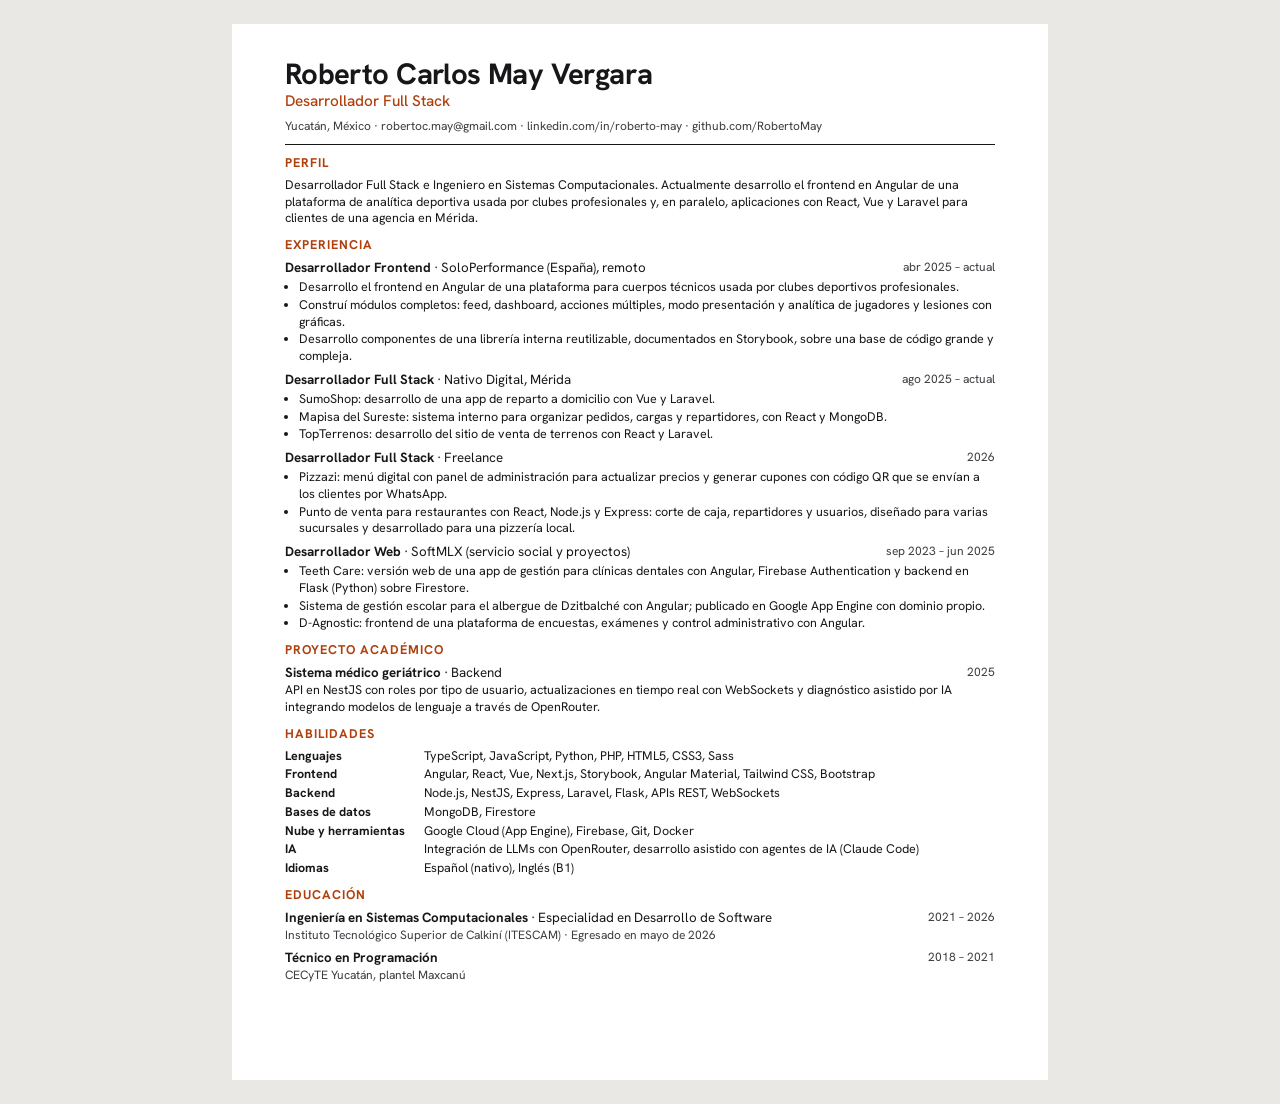
==== cv/index.html @ f35a06a3 "Personal portfolio and resume Static bilingual site (EN/ES) with light and dark themes, experience, " ====
<!doctype html>
<html lang="es">
<head>
  <meta charset="utf-8">
  <meta name="viewport" content="width=device-width, initial-scale=1">
  <title>CV · Roberto Carlos May Vergara</title>
  <meta name="robots" content="noindex">
  <link rel="preconnect" href="https://fonts.googleapis.com">
  <link rel="preconnect" href="https://fonts.gstatic.com" crossorigin>
  <link rel="stylesheet" href="https://fonts.googleapis.com/css2?family=Hanken+Grotesk:wght@400;500;700&display=swap">
  <link rel="stylesheet" href="cv.css">
</head>
<body>
  <main class="page">
    <header>
      <h1>Roberto Carlos May Vergara</h1>
      <p class="role">Desarrollador Full Stack</p>
      <p class="contact">
        <span>Yucatán, México</span>
        <span><a href="mailto:robertoc.may@gmail.com">robertoc.may@gmail.com</a></span>
        <span><a href="https://www.linkedin.com/in/roberto-may/">linkedin.com/in/roberto-may</a></span>
        <span><a href="https://github.com/RobertoMay">github.com/RobertoMay</a></span>
      </p>
    </header>

    <section>
      <h2>Perfil</h2>
      <p>Desarrollador Full Stack e Ingeniero en Sistemas Computacionales. Actualmente desarrollo el frontend en Angular de una plataforma de analítica deportiva usada por clubes profesionales y, en paralelo, aplicaciones con React, Vue y Laravel para clientes de una agencia en Mérida.</p>
    </section>

    <section>
      <h2>Experiencia</h2>
      <div class="entry">
        <div class="entry-head">
          <h3>Desarrollador Frontend <span>· SoloPerformance (España), remoto</span></h3>
          <p class="when">abr 2025 – actual</p>
        </div>
        <ul class="bullets">
          <li>Desarrollo el frontend en Angular de una plataforma para cuerpos técnicos usada por clubes deportivos profesionales.</li>
          <li>Construí módulos completos: feed, dashboard, acciones múltiples, modo presentación y analítica de jugadores y lesiones con gráficas.</li>
          <li>Desarrollo componentes de una librería interna reutilizable, documentados en Storybook, sobre una base de código grande y compleja.</li>
        </ul>
      </div>
      <div class="entry">
        <div class="entry-head">
          <h3>Desarrollador Full Stack <span>· Nativo Digital, Mérida</span></h3>
          <p class="when">ago 2025 – actual</p>
        </div>
        <ul class="bullets">
          <li>SumoShop: desarrollo de una app de reparto a domicilio con Vue y Laravel.</li>
          <li>Mapisa del Sureste: sistema interno para organizar pedidos, cargas y repartidores, con React y MongoDB.</li>
          <li>TopTerrenos: desarrollo del sitio de venta de terrenos con React y Laravel.</li>
        </ul>
      </div>
      <div class="entry">
        <div class="entry-head">
          <h3>Desarrollador Full Stack <span>· Freelance</span></h3>
          <p class="when">2026</p>
        </div>
        <ul class="bullets">
          <li>Pizzazi: menú digital con panel de administración para actualizar precios y generar cupones con código QR que se envían a los clientes por WhatsApp.</li>
          <li>Punto de venta para restaurantes con React, Node.js y Express: corte de caja, repartidores y usuarios, diseñado para varias sucursales y desarrollado para una pizzería local.</li>
        </ul>
      </div>
      <div class="entry">
        <div class="entry-head">
          <h3>Desarrollador Web <span>· SoftMLX (servicio social y proyectos)</span></h3>
          <p class="when">sep 2023 – jun 2025</p>
        </div>
        <ul class="bullets">
          <li>Teeth Care: versión web de una app de gestión para clínicas dentales con Angular, Firebase Authentication y backend en Flask (Python) sobre Firestore.</li>
          <li>Sistema de gestión escolar para el albergue de Dzitbalché con Angular; publicado en Google App Engine con dominio propio.</li>
          <li>D-Agnostic: frontend de una plataforma de encuestas, exámenes y control administrativo con Angular.</li>
        </ul>
      </div>
    </section>

    <section>
      <h2>Proyecto académico</h2>
      <div class="entry">
        <div class="entry-head">
          <h3>Sistema médico geriátrico <span>· Backend</span></h3>
          <p class="when">2025</p>
        </div>
        <p>API en NestJS con roles por tipo de usuario, actualizaciones en tiempo real con WebSockets y diagnóstico asistido por IA integrando modelos de lenguaje a través de OpenRouter.</p>
      </div>
    </section>

    <section>
      <h2>Habilidades</h2>
      <dl class="skills">
        <dt>Lenguajes</dt><dd>TypeScript, JavaScript, Python, PHP, HTML5, CSS3, Sass</dd>
        <dt>Frontend</dt><dd>Angular, React, Vue, Next.js, Storybook, Angular Material, Tailwind CSS, Bootstrap</dd>
        <dt>Backend</dt><dd>Node.js, NestJS, Express, Laravel, Flask, APIs REST, WebSockets</dd>
        <dt>Bases de datos</dt><dd>MongoDB, Firestore</dd>
        <dt>Nube y herramientas</dt><dd>Google Cloud (App Engine), Firebase, Git, Docker</dd>
        <dt>IA</dt><dd>Integración de LLMs con OpenRouter, desarrollo asistido con agentes de IA (Claude Code)</dd>
        <dt>Idiomas</dt><dd>Español (nativo), Inglés (B1)</dd>
      </dl>
    </section>

    <section>
      <h2>Educación</h2>
      <div class="entry">
        <div class="entry-head">
          <h3>Ingeniería en Sistemas Computacionales <span>· Especialidad en Desarrollo de Software</span></h3>
          <p class="when">2021 – 2026</p>
        </div>
        <p class="sub">Instituto Tecnológico Superior de Calkiní (ITESCAM) · Egresado en mayo de 2026</p>
      </div>
      <div class="entry">
        <div class="entry-head">
          <h3>Técnico en Programación</h3>
          <p class="when">2018 – 2021</p>
        </div>
        <p class="sub">CECyTE Yucatán, plantel Maxcanú</p>
      </div>
    </section>
  </main>
</body>
</html>
---- cv/cv.css ----
/* One column, real text, no icons: what ATS parsers read best. Letter size, one page. */
@page { size: letter; margin: 0; }
* { box-sizing: border-box; }
body { margin: 0; background: #e9e8e4; color: #17171a; font: 400 9.4pt/1.34 "Hanken Grotesk", system-ui, sans-serif; }
.page { width: 8.5in; min-height: 11in; margin: 24px auto; padding: 0.36in 0.55in; background: #fff; }
@media print { body { background: #fff; } .page { margin: 0; min-height: 0; } }
a { color: inherit; text-decoration: none; }
p, ul, h1, h2, h3 { margin: 0; }

header { padding-bottom: 10px; border-bottom: 1.5px solid #17171a; }
h1 { font-size: 22pt; line-height: 1.05; letter-spacing: -0.02em; }
.role { margin-top: 2px; font-size: 11.5pt; font-weight: 500; color: #b03f0c; }
.contact { margin-top: 6px; font-size: 9pt; color: #3b3b40; }
.contact span + span::before { content: " · "; }

section { margin-top: 10px; }
h2 { margin-bottom: 5px; font-size: 9.5pt; letter-spacing: 0.08em; text-transform: uppercase; color: #b03f0c; }

.entry + .entry { margin-top: 6px; }
.entry-head { display: flex; justify-content: space-between; gap: 12px; }
.entry-head h3 { font-size: 10pt; }
.entry-head h3 span { font-weight: 400; }
.when { flex-shrink: 0; font-size: 9pt; color: #3b3b40; font-variant-numeric: tabular-nums; }
.sub { font-size: 9pt; color: #3b3b40; }
ul.bullets { padding-left: 14px; margin-top: 2px; }
ul.bullets li + li { margin-top: 1px; }

dl.skills { display: grid; grid-template-columns: 1.35in 1fr; gap: 2px 10px; margin: 0; }
dl.skills dt { font-weight: 700; }
dl.skills dd { margin: 0; }
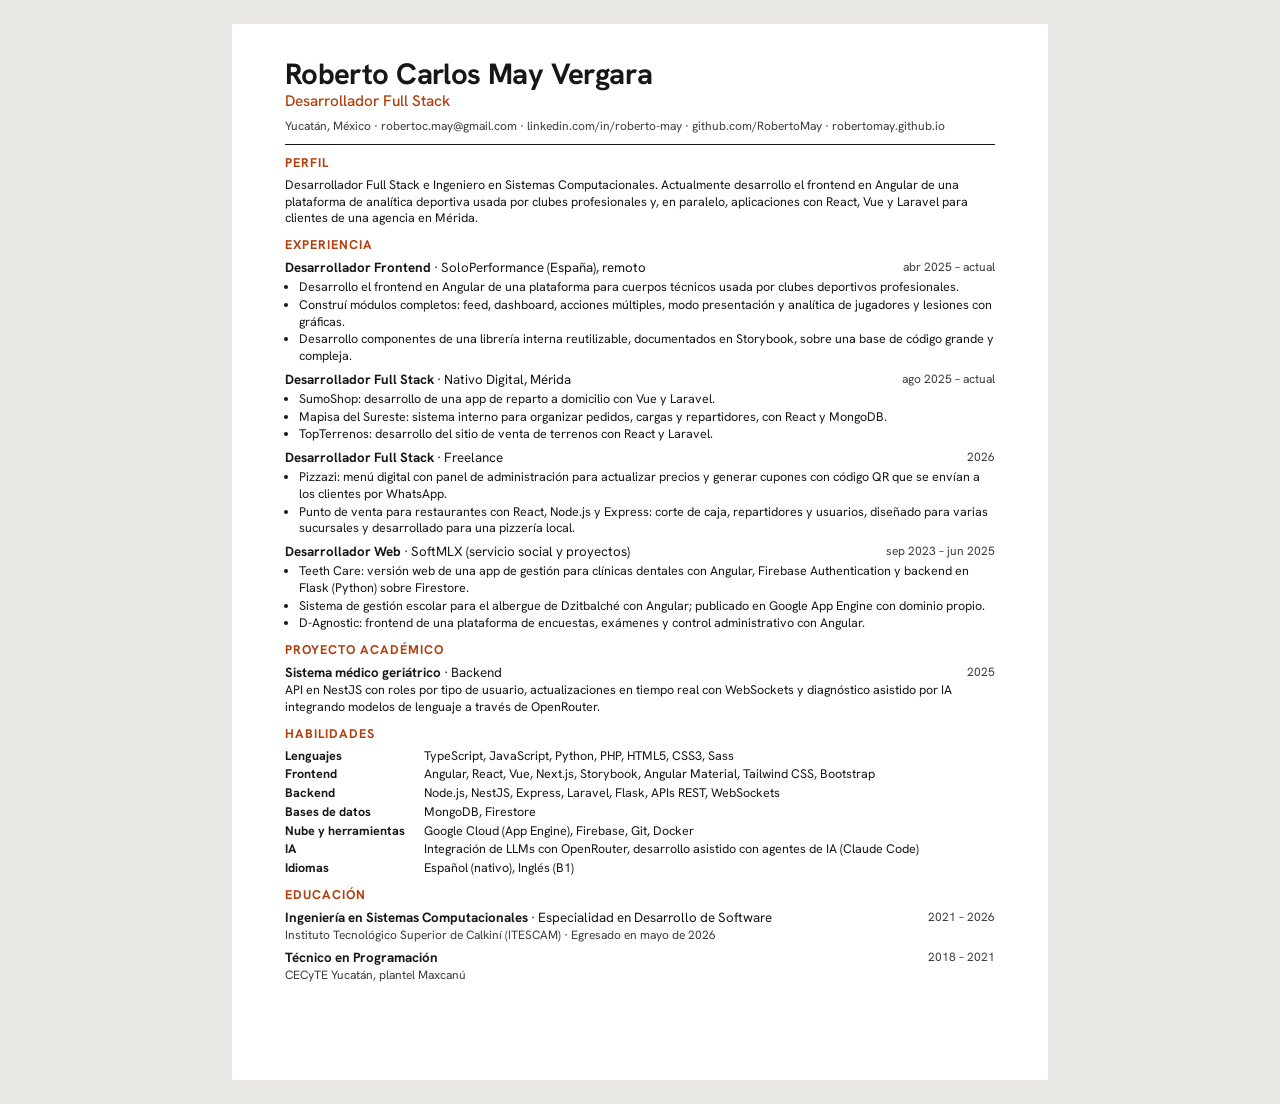
==== commit 99ab06b6: "Add portfolio link to the resume" ====
--- a/cv/index.html
+++ b/cv/index.html
@@ -20,6 +20,7 @@
         <span><a href="mailto:robertoc.may@gmail.com">robertoc.may@gmail.com</a></span>
         <span><a href="https://www.linkedin.com/in/roberto-may/">linkedin.com/in/roberto-may</a></span>
         <span><a href="https://github.com/RobertoMay">github.com/RobertoMay</a></span>
+        <span><a href="https://robertomay.github.io">robertomay.github.io</a></span>
       </p>
     </header>
 
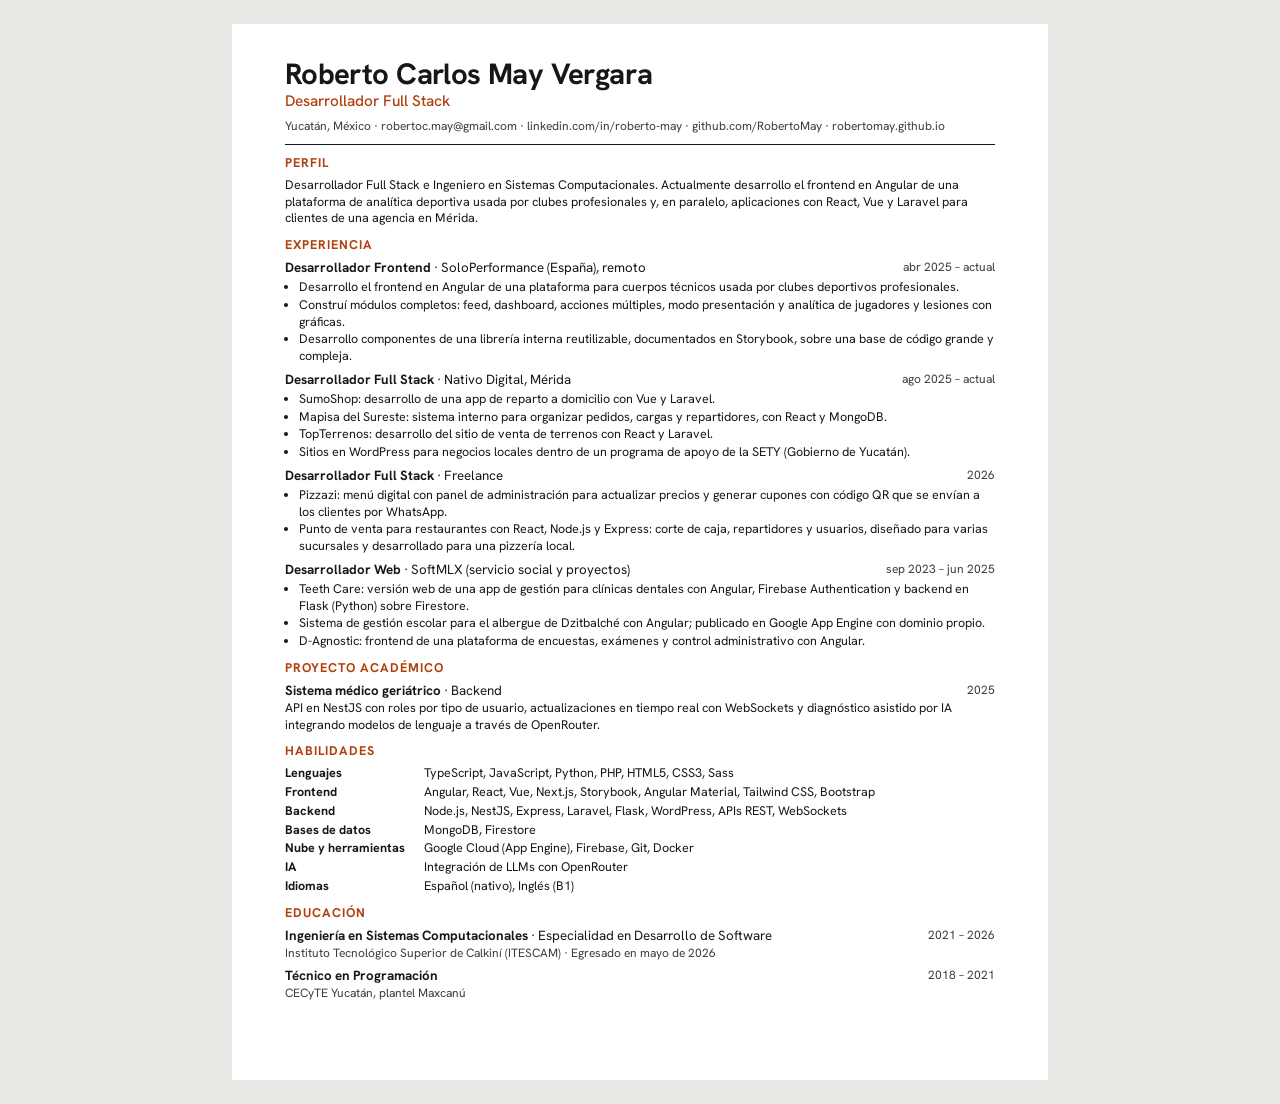
==== commit f20055eb: "Add WordPress work, WebP images and a tighter type scale Add the SETY WordPress sites to the experie" ====
--- a/cv/index.html
+++ b/cv/index.html
@@ -51,6 +51,7 @@
           <li>SumoShop: desarrollo de una app de reparto a domicilio con Vue y Laravel.</li>
           <li>Mapisa del Sureste: sistema interno para organizar pedidos, cargas y repartidores, con React y MongoDB.</li>
           <li>TopTerrenos: desarrollo del sitio de venta de terrenos con React y Laravel.</li>
+          <li>Sitios en WordPress para negocios locales dentro de un programa de apoyo de la SETY (Gobierno de Yucatán).</li>
         </ul>
       </div>
       <div class="entry">
@@ -92,10 +93,10 @@
       <dl class="skills">
         <dt>Lenguajes</dt><dd>TypeScript, JavaScript, Python, PHP, HTML5, CSS3, Sass</dd>
         <dt>Frontend</dt><dd>Angular, React, Vue, Next.js, Storybook, Angular Material, Tailwind CSS, Bootstrap</dd>
-        <dt>Backend</dt><dd>Node.js, NestJS, Express, Laravel, Flask, APIs REST, WebSockets</dd>
+        <dt>Backend</dt><dd>Node.js, NestJS, Express, Laravel, Flask, WordPress, APIs REST, WebSockets</dd>
         <dt>Bases de datos</dt><dd>MongoDB, Firestore</dd>
         <dt>Nube y herramientas</dt><dd>Google Cloud (App Engine), Firebase, Git, Docker</dd>
-        <dt>IA</dt><dd>Integración de LLMs con OpenRouter, desarrollo asistido con agentes de IA (Claude Code)</dd>
+        <dt>IA</dt><dd>Integración de LLMs con OpenRouter</dd>
         <dt>Idiomas</dt><dd>Español (nativo), Inglés (B1)</dd>
       </dl>
     </section>
--- a/cv/cv.css
+++ b/cv/cv.css
@@ -1,4 +1,3 @@
-/* One column, real text, no icons: what ATS parsers read best. Letter size, one page. */
 @page { size: letter; margin: 0; }
 * { box-sizing: border-box; }
 body { margin: 0; background: #e9e8e4; color: #17171a; font: 400 9.4pt/1.34 "Hanken Grotesk", system-ui, sans-serif; }
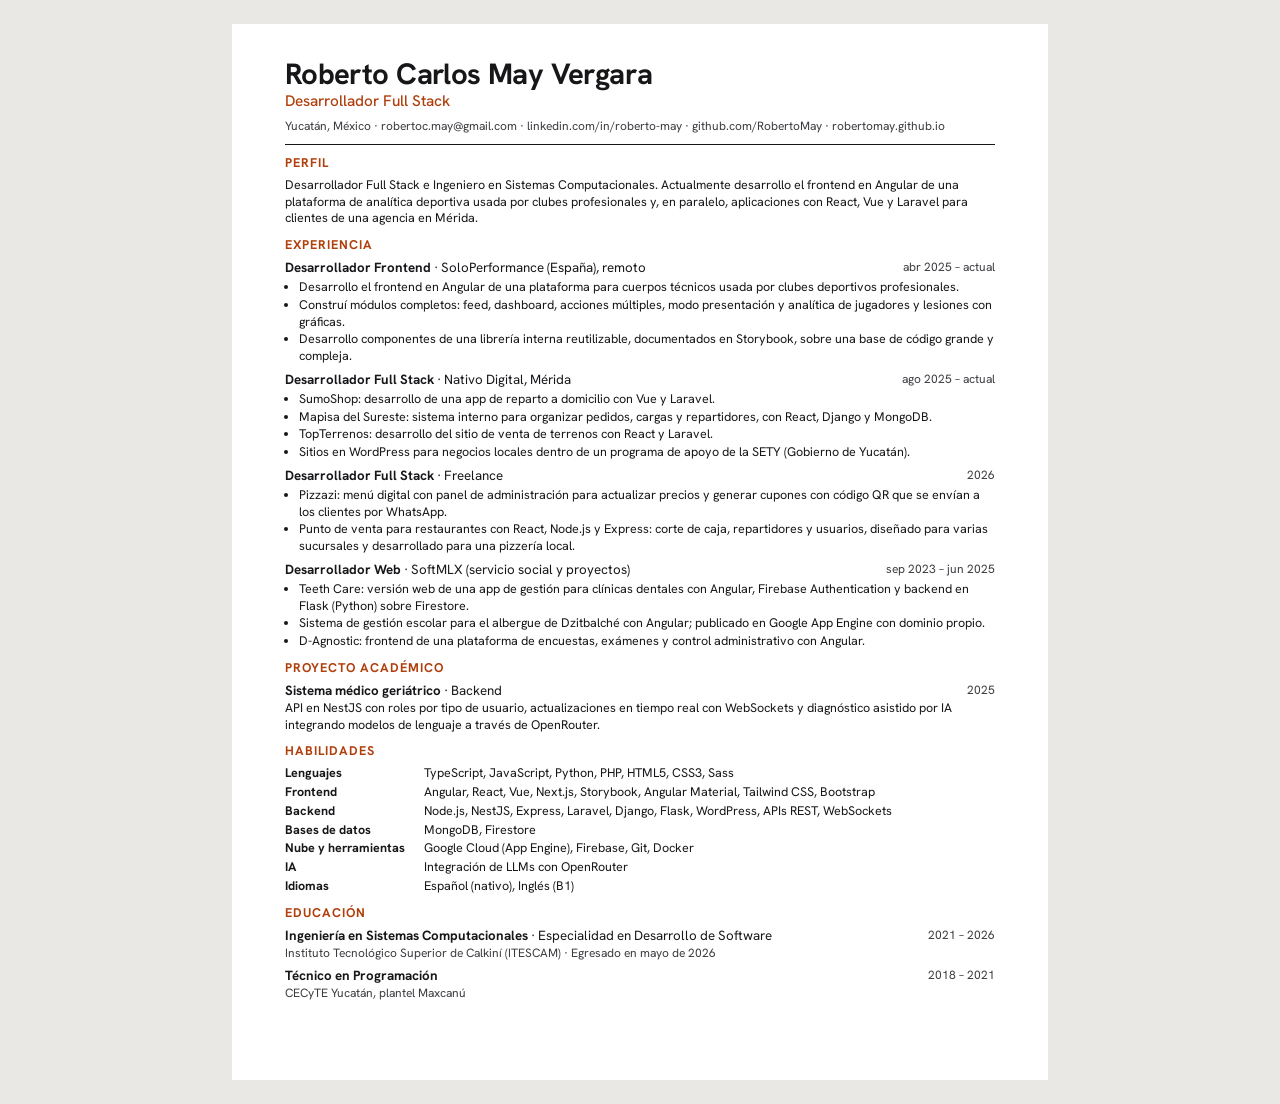
==== commit c30ce7fb: "Add Django to experience and skills" ====
--- a/cv/index.html
+++ b/cv/index.html
@@ -49,7 +49,7 @@
         </div>
         <ul class="bullets">
           <li>SumoShop: desarrollo de una app de reparto a domicilio con Vue y Laravel.</li>
-          <li>Mapisa del Sureste: sistema interno para organizar pedidos, cargas y repartidores, con React y MongoDB.</li>
+          <li>Mapisa del Sureste: sistema interno para organizar pedidos, cargas y repartidores, con React, Django y MongoDB.</li>
           <li>TopTerrenos: desarrollo del sitio de venta de terrenos con React y Laravel.</li>
           <li>Sitios en WordPress para negocios locales dentro de un programa de apoyo de la SETY (Gobierno de Yucatán).</li>
         </ul>
@@ -93,7 +93,7 @@
       <dl class="skills">
         <dt>Lenguajes</dt><dd>TypeScript, JavaScript, Python, PHP, HTML5, CSS3, Sass</dd>
         <dt>Frontend</dt><dd>Angular, React, Vue, Next.js, Storybook, Angular Material, Tailwind CSS, Bootstrap</dd>
-        <dt>Backend</dt><dd>Node.js, NestJS, Express, Laravel, Flask, WordPress, APIs REST, WebSockets</dd>
+        <dt>Backend</dt><dd>Node.js, NestJS, Express, Laravel, Django, Flask, WordPress, APIs REST, WebSockets</dd>
         <dt>Bases de datos</dt><dd>MongoDB, Firestore</dd>
         <dt>Nube y herramientas</dt><dd>Google Cloud (App Engine), Firebase, Git, Docker</dd>
         <dt>IA</dt><dd>Integración de LLMs con OpenRouter</dd>
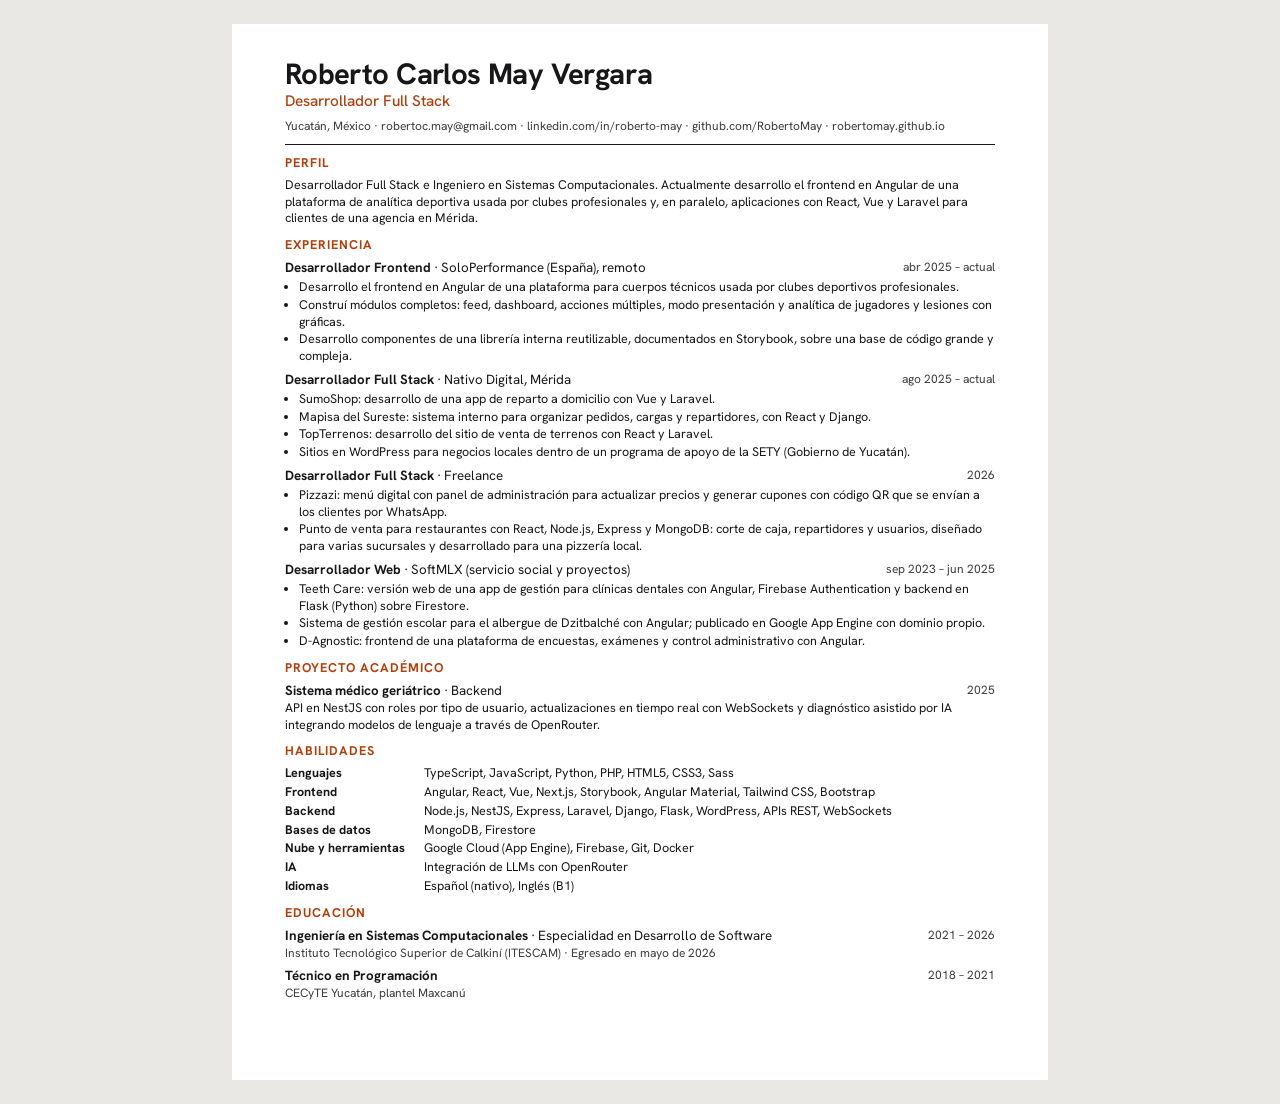
==== commit a3983631: "Fix Mapisa stack and add Django to the intro Mapisa uses React and Django; MongoDB moves to the poin" ====
--- a/cv/index.html
+++ b/cv/index.html
@@ -49,7 +49,7 @@
         </div>
         <ul class="bullets">
           <li>SumoShop: desarrollo de una app de reparto a domicilio con Vue y Laravel.</li>
-          <li>Mapisa del Sureste: sistema interno para organizar pedidos, cargas y repartidores, con React, Django y MongoDB.</li>
+          <li>Mapisa del Sureste: sistema interno para organizar pedidos, cargas y repartidores, con React y Django.</li>
           <li>TopTerrenos: desarrollo del sitio de venta de terrenos con React y Laravel.</li>
           <li>Sitios en WordPress para negocios locales dentro de un programa de apoyo de la SETY (Gobierno de Yucatán).</li>
         </ul>
@@ -61,7 +61,7 @@
         </div>
         <ul class="bullets">
           <li>Pizzazi: menú digital con panel de administración para actualizar precios y generar cupones con código QR que se envían a los clientes por WhatsApp.</li>
-          <li>Punto de venta para restaurantes con React, Node.js y Express: corte de caja, repartidores y usuarios, diseñado para varias sucursales y desarrollado para una pizzería local.</li>
+          <li>Punto de venta para restaurantes con React, Node.js, Express y MongoDB: corte de caja, repartidores y usuarios, diseñado para varias sucursales y desarrollado para una pizzería local.</li>
         </ul>
       </div>
       <div class="entry">
